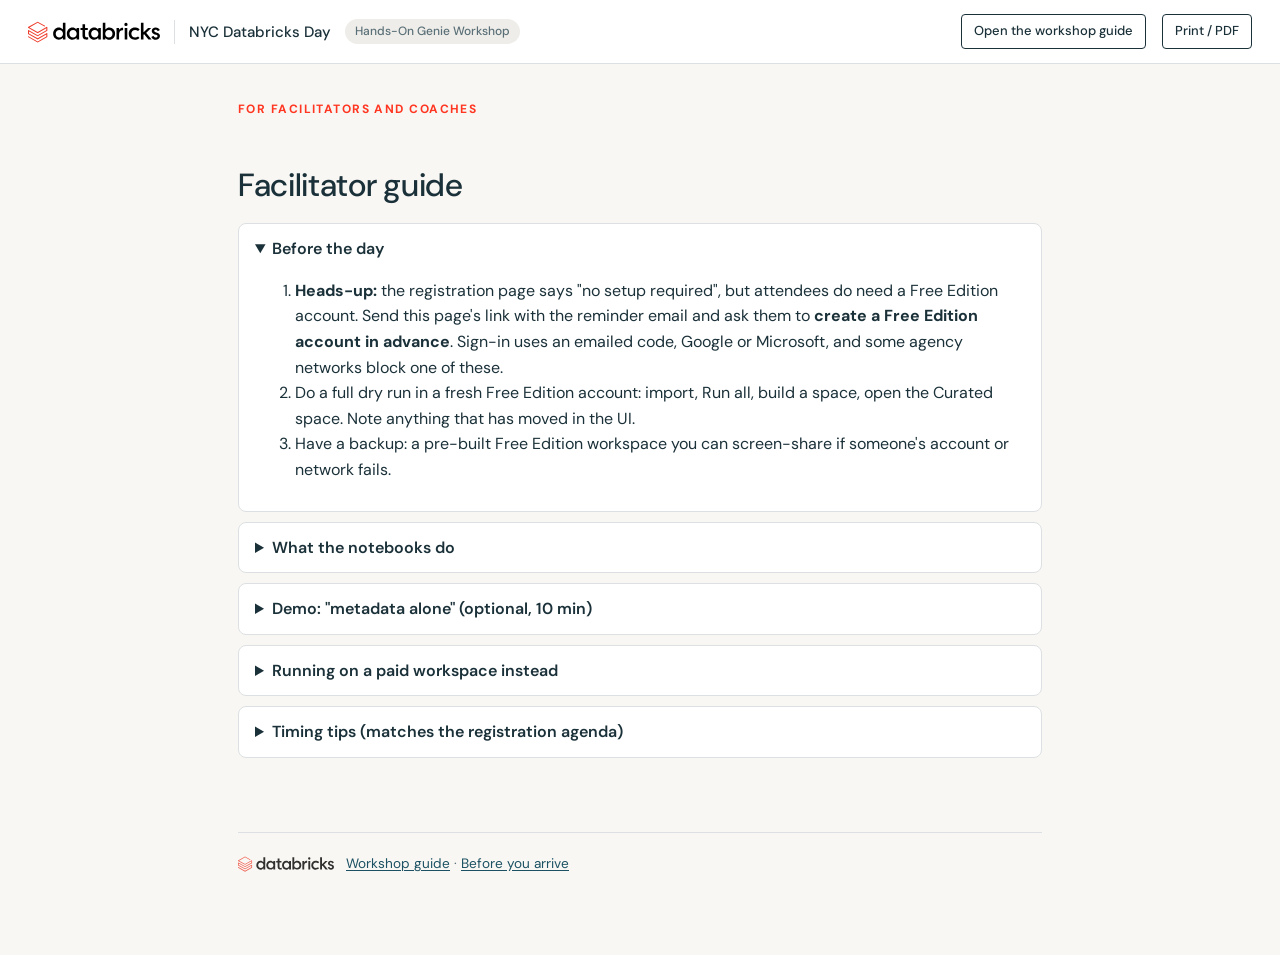
==== site/facilitator.html @ e1e3d075 "Round 1 / Round 2, raw-Genie result tags, setup and facilitator pages - Labs 3 and 4 renamed Round 1" ====
<!doctype html>
<html lang="en">
<head>
<meta charset="utf-8">
<meta name="viewport" content="width=device-width, initial-scale=1">
<title>Facilitator guide · NYC Genie Workshop</title>
<link rel="icon" href="databricks-logo.svg">
<link rel="preconnect" href="https://fonts.googleapis.com">
<link rel="preconnect" href="https://fonts.gstatic.com" crossorigin>
<link href="https://fonts.googleapis.com/css2?family=DM+Mono:wght@400;500&family=DM+Sans:opsz,wght@9..40,400;9..40,500;9..40,600;9..40,700&display=swap" rel="stylesheet">
<link rel="stylesheet" href="styles.css">
</head>
<body class="subpage">
<header class="topbar">
  <a class="brand" href="./" style="text-decoration:none"><img src="databricks-logo.svg" alt="Databricks"><span class="divider"></span><span class="title">NYC Databricks Day</span><span class="pill">Hands-On Genie Workshop</span></a>
  <div class="top-actions"><a class="btn ghost sm" href="./">Open the workshop guide</a><button class="btn ghost sm" type="button" onclick="window.print()">Print / PDF</button></div>
</header>
<main class="single">
<p class="eyebrow">For facilitators and coaches</p>
<section id="facilitator">
  <h2>Facilitator guide</h2>
  <details class="faq" open><summary>Before the day</summary>
  <ol>
    <li><strong>Heads-up:</strong> the registration page says "no setup required", but attendees do need a Free Edition account. Send this page's link with the reminder email and ask them to <strong>create a Free Edition account in advance</strong>. Sign-in uses an emailed code, Google or Microsoft, and some agency networks block one of these.</li>
    <li>Do a full dry run in a fresh Free Edition account: import, Run all, build a space, open the Curated space. Note anything that has moved in the UI.</li>
    <li>Have a backup: a pre-built Free Edition workspace you can screen-share if someone's account or network fails.</li>
  </ol></details>
  <details class="faq"><summary>What the notebooks do</summary><p>Attendees run <strong>one</strong> dataset notebook (<code>genie_nyc_aging</code>, <code>genie_nyc_transit</code>, <code>genie_nyc_water</code> or <code>genie_nyc_dohmh</code>). They're generated from the all-in-one
  <a href="genie_byoq_nyc_workshop.py" download><code>genie_byoq_nyc_workshop.py</code></a> by <code>build_domain_notebooks.py</code>; the all-in-one builds all four datasets for a facilitator demo workspace. Each notebook auto-detects the catalog (<code>current_catalog()</code>, usually <code>workspace</code>) and the SQL warehouse. It builds 4 schemas, 29 tables and 4 metric views,
  creates a Starter space for each of the four domains, and runs every answer-key query as a self-test. <strong>Notebook 2</strong> (<code>genie_byoq_nyc_curated_spaces</code>) creates the four Curated answer-key spaces in about a minute. It's generated from notebook 1's answer key by <code>build_curated_notebook.py</code>, so the two always match. Notebook 1 widgets: <code>genie_spaces</code> (starter / both / curated / none),
  <code>metadata_level</code> (basic / rich), <code>share_with_group</code> (paid workspaces only). Re-running is safe: same seeds, same numbers, and spaces are updated in place by title.</p></details>
  <details class="faq"><summary>Demo: "metadata alone" (optional, 10 min)</summary><p>On your own workspace after Round 1, re-run with
  <code>metadata_level = rich</code> and <code>genie_spaces = none</code>. This rewrites the UC comments with usage rules
  (e.g. "never SUM arrears across months"). Re-ask the traps in an uncurated space: most now pass with no Genie instructions at all.</p></details>
  <details class="faq"><summary>Running on a paid workspace instead</summary><p>The same notebook works on any Unity Catalog workspace. Set <code>catalog</code> and <code>warehouse_id</code>, and optionally <code>share_with_group</code> to grant attendees
  <code>USE / SELECT / CREATE TABLE</code> on the schemas and CAN RUN on the spaces.</p></details>
  <details class="faq"><summary>Timing tips (matches the registration agenda)</summary><p>Get every laptop through <a href="#setup">setup</a> during arrivals (8:30–9:00). The notebook needs 5–10 minutes, and the 10:00 break is the last safe moment to start it.
  The 60-minute hands-on lab covers Labs 1–2, Round 1, and the core of Round 2 (instructions + trusted asset). If a table falls behind, skip Lab 2 and go straight from building the space to Round 1.
  The open lab (11:30–12:15) is self-paced: deeper curation, metric views, benchmarks or BYOQ. Lab 7 is the 12:15 wrap-up talk track.</p></details>
</section>

<footer><img src="databricks-logo.svg" alt="Databricks"><span><a href="./">Workshop guide</a> · <a href="setup.html">Before you arrive</a></span></footer>
</main>
</body>
</html>
---- site/styles.css ----
/* Databricks brand tokens (from databricks.com): DM Sans / DM Mono, Lava, Navy, Oat. */
:root {
  --lava: #FF3621; --lava-500: #FF5F46; --lava-700: #BD2B26; --lava-100: #FFE8E5;
  --navy: #1B3139; --navy-900: #0B2026; --navy-700: #143D4A; --teal: #1B5162; --teal-300: #618794;
  --slate: #5A6F77; --slate-300: #90A5B1; --line: #DCE0E2; --line-2: #EEEDE9;
  --oat: #F9F7F4; --oat-2: #EEEDE9; --white: #fff; --green: #00A972;
  --aging: #00A972; --transit: #FF5F46; --water: #1B5162; --health: #FFAB00;
  --radius: 8px; --sidebar: 256px; --header: 64px;
  font-family: "DM Sans", system-ui, -apple-system, "Segoe UI", sans-serif;
}
* { box-sizing: border-box; }
html { scroll-behavior: smooth; scroll-padding-top: calc(var(--header) + 16px); }
body { margin: 0; color: var(--navy); background: var(--oat); line-height: 1.6; font-size: 16px; -webkit-font-smoothing: antialiased; }
a { color: var(--teal); text-underline-offset: 2px; }
a:hover { color: var(--lava); }
code, pre, .mono { font-family: "DM Mono", ui-monospace, Menlo, monospace; }
code { font-size: .86em; background: var(--oat-2); color: var(--navy); padding: .1em .4em; border-radius: 4px; }
.muted { color: var(--slate); } .small { font-size: .86em; }
strong { font-weight: 700; }

/* ---------- header ---------- */
.topbar { position: sticky; top: 0; z-index: 20; height: var(--header); display: flex; align-items: center; justify-content: space-between;
  padding: 0 28px; background: var(--white); border-bottom: 1px solid var(--line); }
.brand { display: flex; align-items: center; gap: 14px; font-weight: 500; color: var(--navy); }
.brand img { height: 22px; display: block; }
.brand .divider { width: 1px; height: 24px; background: var(--line); }
.brand .title { font-size: 15px; }
.brand .pill { font-size: 12px; font-weight: 500; color: var(--slate); background: var(--oat-2); border-radius: 999px; padding: 3px 10px; }
.progress-wrap { display: flex; align-items: center; gap: 10px; font-size: 13px; color: var(--slate); }
.progress { width: 160px; height: 6px; background: var(--oat-2); border-radius: 3px; overflow: hidden; }
#progress-bar { height: 100%; width: 0; background: var(--lava); transition: width .3s; }

/* ---------- hero band ---------- */
.hero { background: var(--navy); color: var(--white); padding: 64px 28px 56px; position: relative; overflow: hidden; }
.hero::after { content: ""; position: absolute; right: -120px; top: -120px; width: 420px; height: 420px; border-radius: 50%;
  background: radial-gradient(circle, rgba(255,54,33,.28), rgba(255,54,33,0) 70%); pointer-events: none; }
.hero-inner { max-width: 1180px; margin: 0 auto; position: relative; z-index: 1; }
.hero .eyebrow { color: var(--lava-500); }
.hero h1 { color: var(--white); font-size: 3rem; font-weight: 500; line-height: 1.1; letter-spacing: -.02em; margin: .25em 0 .4em; max-width: 820px; }
.hero .lead { color: #C9D3D7; font-size: 1.15rem; max-width: 760px; }
.hero .lead strong { color: var(--white); }
.hero .cards .card { background: var(--navy-700); border-color: #2A4B57; color: var(--white); }
.hero .cards .card h3 { color: var(--white); }
.hero .cards .card p { color: #B5C3C9; }
.hero .callout.info { background: rgba(255,255,255,.06); border-color: #2A4B57; color: #DCE4E7; }
.hero .callout.info strong { color: var(--white); }
.hero-ctas { display: flex; gap: 12px; margin: 26px 0 8px; flex-wrap: wrap; }

/* ---------- layout ---------- */
.layout { display: flex; max-width: 1240px; margin: 0 auto; }
.sidebar { position: sticky; top: var(--header); height: calc(100vh - var(--header)); width: var(--sidebar); flex: none; overflow-y: auto; padding: 28px 12px 28px 24px; }
.sidebar .nav-label { font-size: 11px; font-weight: 700; letter-spacing: .1em; text-transform: uppercase; color: var(--slate-300); margin: 0 0 10px 8px; }
.sidebar a { display: flex; align-items: center; gap: 10px; padding: 7px 10px; color: var(--slate); text-decoration: none; font-size: 14.5px;
  border-radius: 6px; border-left: 2px solid transparent; }
.sidebar a:hover { background: var(--oat-2); color: var(--navy); }
.sidebar a.active { color: var(--navy); font-weight: 600; background: var(--white); border-left-color: var(--lava); }
.sidebar .stop { width: 22px; display: inline-flex; justify-content: center; flex: none; }
.sidebar .stop::before { content: ""; width: 6px; height: 6px; border-radius: 50%; background: var(--slate-300); }
.sidebar a.active .stop::before { background: var(--lava); }
main { flex: 1; min-width: 0; max-width: 940px; padding: 12px 40px 96px; }
section { padding: 40px 0 16px; border-bottom: 1px solid var(--line); }
section:last-of-type { border-bottom: none; }
h1, h2, h3, h4 { color: var(--navy); font-weight: 500; letter-spacing: -.01em; }
h2 { font-size: 2rem; line-height: 1.2; display: flex; align-items: center; gap: 14px; margin: .2em 0 .6em; }
h3 { font-size: 1.2rem; margin: 1.8em 0 .5em; font-weight: 600; }
h4 { margin: 0 0 .5em; font-weight: 600; }
.eyebrow { text-transform: uppercase; letter-spacing: .12em; font-size: 12px; font-weight: 700; color: var(--lava); margin: 0; }
.lead { font-size: 1.1rem; color: var(--slate); }
.goal { background: var(--white); border: 1px solid var(--line); border-left: 4px solid var(--lava); padding: 12px 16px; border-radius: var(--radius); }
.time { float: right; color: var(--slate); font-size: 13px; font-weight: 500; background: var(--oat-2); padding: 1px 10px; border-radius: 999px; }

/* lab number badges (all labs share one on-brand style) */
.bullet { display: inline-flex; align-items: center; justify-content: center; width: 40px; height: 40px; border-radius: 8px;
  background: var(--navy); color: var(--white); font-weight: 600; font-size: 18px; flex: none; vertical-align: middle; }
.lab h2 .bullet { background: var(--lava); }
.bullet.sm { width: 22px; height: 22px; font-size: 12px; border-radius: 5px; }
.sidebar .bullet.sm { background: var(--oat-2); color: var(--navy); }
.sidebar a.active .bullet.sm { background: var(--lava); color: var(--white); }

/* ---------- buttons ---------- */
.btn { display: inline-flex; align-items: center; gap: 8px; font: inherit; font-weight: 500; font-size: 15px; padding: 10px 20px; border-radius: 4px;
  border: 1px solid var(--lava); background: var(--lava); color: var(--white); cursor: pointer; text-decoration: none; }
.btn:hover { background: var(--lava-700); border-color: var(--lava-700); color: var(--white); }
.btn.ghost { background: transparent; color: var(--navy); border-color: var(--navy); }
.btn.ghost:hover { background: var(--navy); color: var(--white); }
.hero .btn.ghost { color: var(--white); border-color: #8FA4AC; }
.hero .btn.ghost:hover { background: var(--white); color: var(--navy); }

/* ---------- cards ---------- */
.cards { display: grid; gap: 16px; margin: 20px 0; }
.cards.three { grid-template-columns: repeat(3, 1fr); } .cards.two { grid-template-columns: repeat(2, 1fr); }
.card { background: var(--white); border: 1px solid var(--line); border-radius: var(--radius); padding: 20px 22px; }
.card h3 { margin: 0 0 .4em; font-size: 1.08rem; font-weight: 600; }
.card p, .card ul { margin: 0; color: var(--slate); font-size: .95em; }
.card ul { padding-left: 1.1em; } .card li { margin: .3em 0; }
.card.domain { border-top: 4px solid; }
.card.aging { border-top-color: var(--aging); } .card.transit { border-top-color: var(--transit); } .card.water { border-top-color: var(--teal-300); }

/* ---------- callouts ---------- */
.callout { padding: 14px 18px; border-radius: var(--radius); margin: 18px 0; font-size: .95em; border: 1px solid; }
.callout.info { background: #EEF3F5; border-color: #CDDAE5; }
.callout.tip { background: var(--lava-100); border-color: #FFC7BF; }

/* ---------- tables ---------- */
table { width: 100%; border-collapse: separate; border-spacing: 0; background: var(--white); border: 1px solid var(--line); border-radius: var(--radius); overflow: hidden; font-size: .93em; margin: 12px 0; }
th, td { text-align: left; padding: 11px 14px; border-bottom: 1px solid var(--line); vertical-align: top; }
th { background: var(--oat); font-weight: 600; font-size: 12px; text-transform: uppercase; letter-spacing: .06em; color: var(--slate); }
tr:last-child td { border-bottom: none; }
table.agenda td:first-child { font-family: "DM Mono", monospace; color: var(--slate); width: 72px; font-size: .9em; }
table.agenda td:nth-child(2) { white-space: nowrap; font-weight: 600; }
table.agenda .bullet.sm { margin-right: 6px; }
.trap { display: inline-block; margin-top: 4px; background: var(--lava-100); color: var(--lava-700); border-radius: 4px; padding: 0 7px; font-size: .88em; font-weight: 500; }
.trap::before { content: "⚠ "; }
.schema { color: var(--slate); }

/* ---------- tabs ---------- */
.tabs { margin: 16px 0; }
.tab-buttons { display: flex; gap: 4px; border-bottom: 1px solid var(--line); }
.tab-buttons button { border: none; background: none; padding: 10px 16px; font: inherit; font-weight: 500; color: var(--slate); cursor: pointer;
  border-bottom: 2px solid transparent; margin-bottom: -1px; }
.tab-buttons button:hover { color: var(--navy); }
.tab-buttons button.active { color: var(--navy); border-bottom-color: var(--lava); }
.tab-panel { display: none; padding-top: 8px; } .tab-panel.active { display: block; }

/* ---------- steps + checklists ---------- */
.steps { padding-left: 0; list-style: none; counter-reset: step; }
.steps li { counter-increment: step; position: relative; padding: 10px 14px 10px 50px; margin: 8px 0; background: var(--white); border: 1px solid var(--line); border-radius: var(--radius); }
.steps li::before { content: counter(step); position: absolute; left: 14px; top: 11px; width: 24px; height: 24px; border-radius: 50%;
  background: var(--oat-2); color: var(--navy); font-size: 12px; font-weight: 700; display: flex; align-items: center; justify-content: center; }
.steps li:has(input:checked)::before { background: var(--green); color: var(--white); content: "✓"; }
.steps label, .checklist label { display: block; position: relative; padding-left: 26px; cursor: pointer; }
.steps input, .checklist input { position: absolute; left: 0; top: 5px; margin: 0; accent-color: var(--lava); width: 15px; height: 15px; }
.checklist label { padding: 10px 14px 10px 40px; background: var(--white); border: 1px solid var(--line); border-radius: var(--radius); margin: 8px 0; }
.checklist input { left: 14px; top: 14px; }
label:has(input:checked), label:has(input:checked) strong { color: var(--slate-300); }

/* ---------- questions ---------- */
.qgrid { display: grid; grid-template-columns: repeat(3, 1fr); gap: 16px; }
.qcol { background: var(--white); border: 1px solid var(--line); border-top: 4px solid; border-radius: var(--radius); padding: 16px; }
.qcol.aging { border-top-color: var(--aging); } .qcol.transit { border-top-color: var(--transit); } .qcol.water { border-top-color: var(--teal-300); }
.q { position: relative; margin: 8px 0; padding: 9px 60px 9px 12px; background: var(--oat); border: 1px solid var(--line-2); border-radius: 6px; font-size: .93em; }
.q .copy { position: absolute; right: 6px; top: 6px; }
.trapcard { background: var(--white); border: 1px solid var(--line); border-left: 4px solid; border-radius: var(--radius); padding: 8px 18px 12px; margin: 14px 0; }
.trapcard .q { font-weight: 600; background: var(--oat); }
.trapcard.mech { border-left-color: var(--teal); } .trapcard.def { border-left-color: var(--lava); }
.kind { display: inline-block; font-size: 11px; font-weight: 700; text-transform: uppercase; letter-spacing: .08em; padding: 2px 8px; border-radius: 4px; vertical-align: 1px; }
.kind.mech { background: #E3EDF0; color: var(--teal); } .kind.def { background: var(--lava-100); color: var(--lava-700); }
details summary { cursor: pointer; font-weight: 600; color: var(--teal); }
details summary:hover { color: var(--lava); }
details[open] summary { margin-bottom: 6px; }
[data-ans] { font-variant-numeric: tabular-nums; }

/* ---------- code ---------- */
.codeblock { position: relative; margin: 8px 0 14px; }
.codeblock pre { margin: 0; background: var(--navy-900); color: #E4ECEF; padding: 16px 18px; padding-right: 72px; border-radius: var(--radius); overflow-x: auto;
  line-height: 1.55; font-size: 13px; white-space: pre-wrap; word-break: break-word; }
.copy { font-family: "DM Sans", sans-serif; border: 1px solid var(--line); background: var(--white); color: var(--slate); font-size: 12px; font-weight: 500;
  border-radius: 4px; padding: 3px 10px; cursor: pointer; }
.copy:hover { border-color: var(--navy); color: var(--navy); }
.codeblock .copy { position: absolute; top: 10px; right: 10px; background: var(--navy-700); border-color: #2A4B57; color: #C9D3D7; }
.codeblock .copy:hover { background: var(--lava); border-color: var(--lava); color: var(--white); }
.copy.done, .codeblock .copy.done { background: var(--green); color: var(--white); border-color: var(--green); }
.curate-item { background: var(--white); border: 1px solid var(--line); border-radius: var(--radius); padding: 12px 16px; margin: 12px 0; }
.curate-item .label { font-size: 11px; text-transform: uppercase; letter-spacing: .1em; color: var(--slate); font-weight: 700; }
.curate-item .title { font-weight: 600; margin: 2px 0 6px; }
.kv { display: grid; grid-template-columns: 110px 1fr; gap: 4px 10px; font-size: .9em; margin-bottom: 6px; }
.kv div:nth-child(odd) { color: var(--slate); }

/* ---------- scorecard ---------- */
.worksheet h4 { margin-top: 1.6em; }
table.score td.cell { text-align: center; cursor: pointer; width: 150px; user-select: none; font-size: 1.1em; }
table.score td.cell:hover { background: var(--oat); }

/* ---------- byoq ---------- */
.byoq-card { background: var(--white); border: 1px solid var(--line); border-top: 4px solid var(--lava); border-radius: var(--radius); padding: 14px 18px; margin: 14px 0; }
.byoq-card .row { display: grid; grid-template-columns: 1fr 1fr; gap: 12px; }
.byoq-card label { display: block; font-size: 11px; font-weight: 700; color: var(--slate); text-transform: uppercase; letter-spacing: .08em; margin: 8px 0 4px; }
.byoq-card input, .byoq-card textarea, .byoq-card select { width: 100%; font: inherit; font-size: .93em; padding: 8px 10px; border: 1px solid var(--line); border-radius: 4px; background: var(--white); color: var(--navy); }
.byoq-card input:focus, .byoq-card textarea:focus, .byoq-card select:focus { outline: 2px solid var(--lava-100); border-color: var(--lava); }
.byoq-card textarea { min-height: 56px; resize: vertical; }
.byoq-card .head { display: flex; justify-content: space-between; align-items: center; }
.byoq-card .rm { border: none; background: none; color: var(--slate); cursor: pointer; font: inherit; font-size: .88em; }
.byoq-card .rm:hover { color: var(--lava); }
.btnrow { display: flex; gap: 10px; margin: 12px 0 22px; }

.faq { background: var(--white); border: 1px solid var(--line); border-radius: var(--radius); padding: 12px 16px; margin: 10px 0; }
.faq summary { color: var(--navy); }
.cfg-missing { color: var(--slate-300); font-style: italic; text-decoration: none; pointer-events: none; }
footer { margin-top: 48px; padding-top: 20px; border-top: 1px solid var(--line); color: var(--slate); font-size: .85em; display: flex; align-items: center; gap: 12px; }
footer img { height: 16px; opacity: .8; }

@media (max-width: 1000px) {
  .sidebar { display: none; } main { padding: 8px 20px 64px; }
  .hero { padding: 44px 20px 40px; } .hero h1 { font-size: 2.2rem; }
  .cards.three, .cards.two, .qgrid { grid-template-columns: 1fr; }
  .byoq-card .row { grid-template-columns: 1fr; }
  .brand .pill, .progress-wrap .progress { display: none; }
}
@media print {
  .topbar, .sidebar, .copy, .btnrow, .hero-ctas { display: none !important; }
  .hero { background: none; color: var(--navy); padding: 0; } .hero h1, .hero .lead, .hero .card h3, .hero .card p { color: var(--navy) !important; }
  .hero .cards .card { background: #fff; }
  .tab-panel { display: block !important; } .tab-buttons { display: none; }
  main { max-width: none; padding: 0; } section { break-inside: avoid-page; }
}
.hero .cards .card.aging { border-top-color: var(--aging); } .hero .cards .card.transit { border-top-color: var(--transit); }
.hero .cards .card.water { border-top-color: var(--teal-300); }

/* setup + build helpers */
.catalog-box { background: var(--white); border: 1px solid var(--line); border-left: 4px solid var(--lava); border-radius: var(--radius); padding: 14px 18px; margin: 16px 0; }
.catalog-box label { display: block; font-size: 11px; font-weight: 700; color: var(--slate); text-transform: uppercase; letter-spacing: .08em; margin-bottom: 6px; }
.catalog-row { display: flex; gap: 10px; }
.catalog-row input { flex: 1; max-width: 320px; font-family: "DM Mono", monospace; font-size: 15px; padding: 8px 10px; border: 1px solid var(--line); border-radius: 4px; color: var(--navy); }
.catalog-row input:focus { outline: 2px solid var(--lava-100); border-color: var(--lava); }
.catalog-row .btn { padding: 7px 16px; }
.chips code { display: inline-block; margin: 0 4px 6px 0; background: var(--white); border: 1px solid var(--line); padding: 3px 9px; }
#nb-url { word-break: break-all; }

.phase { margin: 28px 0 0; padding: 8px 12px; background: var(--navy); color: #C9D3D7; border-radius: 6px; font-size: 13px; }
.phase span { color: var(--white); font-weight: 700; text-transform: uppercase; letter-spacing: .08em; font-size: 11px; margin-right: 6px; }
.agenda tr.lab-row td { background: #FFF6F4; }
.agenda .slot { font-family: "DM Mono", monospace; color: var(--slate); white-space: nowrap; }
.when { display: inline-block; font-size: 12px; font-weight: 600; color: var(--lava-700); background: var(--lava-100); border-radius: 999px; padding: 1px 10px; margin-left: 6px; vertical-align: middle; }
table.agenda td.slot { width: 128px; font-size: .88em; }
table.agenda td:nth-child(2) { white-space: normal; width: 34%; }

/* BYOQ export */
.byoq-meta { display: grid; grid-template-columns: repeat(3, 1fr); gap: 12px; background: var(--white); border: 1px solid var(--line); border-radius: var(--radius); padding: 12px 18px 16px; margin: 14px 0; }
.byoq-meta label { display: block; font-size: 11px; font-weight: 700; color: var(--slate); text-transform: uppercase; letter-spacing: .08em; margin: 4px 0 4px; }
.byoq-meta input { width: 100%; font: inherit; font-size: .93em; padding: 8px 10px; border: 1px solid var(--line); border-radius: 4px; color: var(--navy); }
.byoq-meta input:focus { outline: 2px solid var(--lava-100); border-color: var(--lava); }
.export-box { display: flex; justify-content: space-between; align-items: center; gap: 16px; flex-wrap: wrap; background: var(--navy); color: var(--white);
  border-radius: var(--radius); padding: 16px 20px; margin: 8px 0 10px; }
.export-box p { margin: 2px 0 0; color: #B5C3C9; }
.export-btns { display: flex; gap: 10px; flex-wrap: wrap; }
.export-box .btn.ghost { color: var(--white); border-color: #8FA4AC; }
.export-box .btn.ghost:hover { background: var(--white); color: var(--navy); }
@media (max-width: 1000px) { .byoq-meta { grid-template-columns: 1fr; } }

/* 4th domain (DOHMH) */
.cards.four { grid-template-columns: repeat(4, 1fr); }
.card.health, .hero .cards .card.health { border-top-color: var(--health); }
.qcol.health { border-top-color: var(--health); }
.qgrid { grid-template-columns: repeat(2, 1fr); }
@media (max-width: 1000px) { .cards.four { grid-template-columns: 1fr; } .qgrid { grid-template-columns: 1fr; } }

/* top actions, dataset picker, feedback */
.top-actions { display: flex; align-items: center; gap: 16px; }
.btn.sm { padding: 6px 12px; font-size: 13px; }
.domain-picker { display: grid; grid-template-columns: repeat(4, 1fr); gap: 10px; margin: 12px 0 8px; }
.domain-picker button { text-align: left; font: inherit; background: var(--white); border: 1px solid var(--line); border-radius: var(--radius);
  padding: 10px 12px; cursor: pointer; color: var(--navy); }
.domain-picker button strong { display: block; font-size: 14px; }
.domain-picker button span { display: block; font-size: 12px; color: var(--slate); margin-top: 2px; }
.domain-picker button:hover { border-color: var(--navy); }
.domain-picker button.active { border: 2px solid var(--lava); background: var(--lava-100); padding: 9px 11px; }
.nb-download { margin: 6px 0; } .nb-download .btn { padding: 8px 16px; }
.feedback-box { display: flex; gap: 28px; align-items: center; background: var(--white); border: 1px solid var(--line); border-top: 4px solid var(--lava);
  border-radius: var(--radius); padding: 20px 24px; }
.feedback-box .lead { margin-top: 0; }
.qr { margin: 0; text-align: center; flex: none; }
.qr img { display: block; width: 200px; height: 200px; }
.qr figcaption { font-size: 12px; color: var(--slate); margin-top: 4px; }
@media (max-width: 1000px) { .domain-picker { grid-template-columns: 1fr 1fr; } .feedback-box { flex-direction: column; } }
@media print {
  .top-actions, .domain-picker, .nb-download, .byoq-card .rm, #byoq-add, .export-box .export-btns { display: none !important; }
  .feedback-box { break-inside: avoid; }
  a[href^="http"]:not(.btn)::after { content: " (" attr(href) ")"; font-size: .8em; color: var(--slate); }
}

/* Round 1 tags */
.q[data-qid]::before { content: attr(data-qid); display: inline-block; min-width: 28px; margin-right: 8px; padding: 0 6px; border-radius: 4px;
  background: var(--navy); color: var(--white); font-size: 11px; font-weight: 700; text-align: center; letter-spacing: .04em; vertical-align: 1px; }
.qid-chip { display: inline-block; min-width: 28px; padding: 0 6px; border-radius: 4px; background: var(--navy); color: var(--white); font-size: 11px; font-weight: 700; text-align: center; }
.raw { margin: 6px 0 8px; font-size: .92em; }
.raw span, .raw-chip { display: inline-block; font-size: 11px; font-weight: 700; text-transform: uppercase; letter-spacing: .06em; padding: 2px 8px; border-radius: 4px; margin-right: 6px; }
.raw.ok span, .raw-chip.ok { background: #E1F5EC; color: #007A52; }
.raw.bad span, .raw-chip.bad { background: var(--lava-100); color: var(--lava-700); }
.legend { display: flex; flex-wrap: wrap; gap: 8px 22px; background: var(--white); border: 1px solid var(--line); border-radius: var(--radius); padding: 10px 14px; font-size: .9em; color: var(--slate); }

/* sub-pages (setup, facilitator) */
.subpage main.single { max-width: 860px; margin: 0 auto; padding: 36px 28px 80px; }
.subpage .steps li { padding-left: 54px; }
.big-steps { list-style: none; padding: 0; counter-reset: bs; }
.big-steps li { counter-increment: bs; position: relative; background: var(--white); border: 1px solid var(--line); border-radius: var(--radius); padding: 14px 18px 14px 64px; margin: 10px 0; }
.big-steps li::before { content: counter(bs, decimal-leading-zero); position: absolute; left: 18px; top: 14px; font-family: "DM Mono", monospace; font-weight: 500; color: var(--lava); font-size: 18px; }
.big-steps li > strong:first-child { display: block; margin-bottom: 2px; }
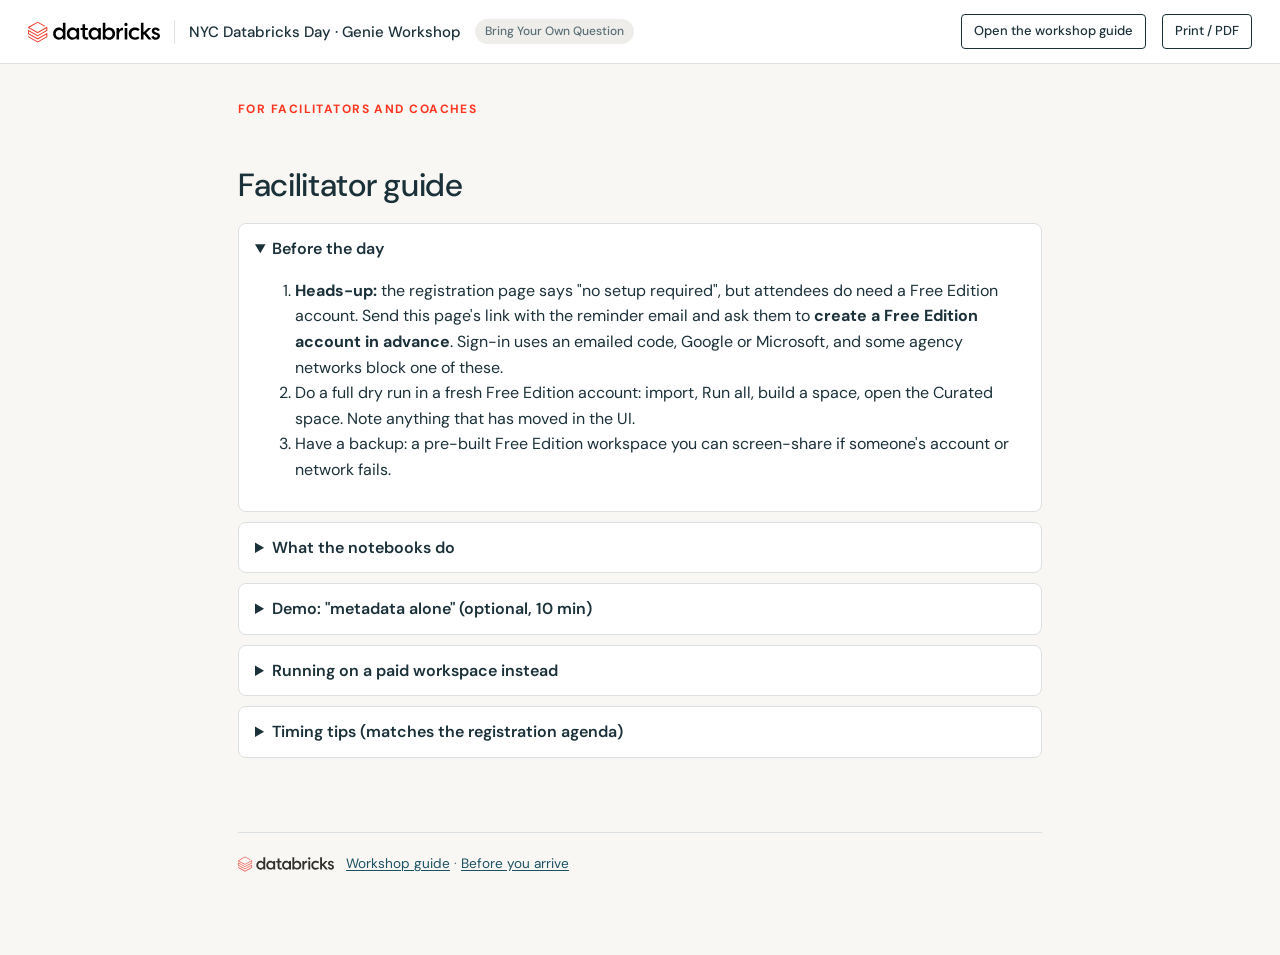
==== commit f0419d8a: "Put Bring Your Own Question at the center of the workshop - Header, title and intro name the BYOQ fo" ====
--- a/site/facilitator.html
+++ b/site/facilitator.html
@@ -12,7 +12,7 @@
 </head>
 <body class="subpage">
 <header class="topbar">
-  <a class="brand" href="./" style="text-decoration:none"><img src="databricks-logo.svg" alt="Databricks"><span class="divider"></span><span class="title">NYC Databricks Day</span><span class="pill">Hands-On Genie Workshop</span></a>
+  <a class="brand" href="./" style="text-decoration:none"><img src="databricks-logo.svg" alt="Databricks"><span class="divider"></span><span class="title">NYC Databricks Day · Genie Workshop</span><span class="pill">Bring Your Own Question</span></a>
   <div class="top-actions"><a class="btn ghost sm" href="./">Open the workshop guide</a><button class="btn ghost sm" type="button" onclick="window.print()">Print / PDF</button></div>
 </header>
 <main class="single">
@@ -34,7 +34,7 @@
   (e.g. "never SUM arrears across months"). Re-ask the traps in an uncurated space: most now pass with no Genie instructions at all.</p></details>
   <details class="faq"><summary>Running on a paid workspace instead</summary><p>The same notebook works on any Unity Catalog workspace. Set <code>catalog</code> and <code>warehouse_id</code>, and optionally <code>share_with_group</code> to grant attendees
   <code>USE / SELECT / CREATE TABLE</code> on the schemas and CAN RUN on the spaces.</p></details>
-  <details class="faq"><summary>Timing tips (matches the registration agenda)</summary><p>Get every laptop through <a href="#setup">setup</a> during arrivals (8:30–9:00). The notebook needs 5–10 minutes, and the 10:00 break is the last safe moment to start it.
+  <details class="faq"><summary>Timing tips (matches the registration agenda)</summary><p>Get every laptop through <a href="./#setup">setup</a> during arrivals (8:30–9:00), and have people write their 2–3 questions in <a href="./#my-questions">Your questions</a> while their notebook runs. That list is what makes it a BYOQ workshop: Round 1 and Round 2 each come back to it. The notebook needs 5–10 minutes, and the 10:00 break is the last safe moment to start it.
   The 60-minute hands-on lab covers Labs 1–2, Round 1, and the core of Round 2 (instructions + trusted asset). If a table falls behind, skip Lab 2 and go straight from building the space to Round 1.
   The open lab (11:30–12:15) is self-paced: deeper curation, metric views, benchmarks or BYOQ. Lab 7 is the 12:15 wrap-up talk track.</p></details>
 </section>
--- a/site/styles.css
+++ b/site/styles.css
@@ -285,3 +285,8 @@
 .big-steps li { counter-increment: bs; position: relative; background: var(--white); border: 1px solid var(--line); border-radius: var(--radius); padding: 14px 18px 14px 64px; margin: 10px 0; }
 .big-steps li::before { content: counter(bs, decimal-leading-zero); position: absolute; left: 18px; top: 14px; font-family: "DM Mono", monospace; font-weight: 500; color: var(--lava); font-size: 18px; }
 .big-steps li > strong:first-child { display: block; margin-bottom: 2px; }
+
+/* BYOQ threads */
+.qid-chip.own { background: var(--lava); }
+.your-turn { background: var(--white); border: 1px solid var(--line); border-left: 4px solid var(--lava); border-radius: var(--radius); padding: 4px 18px 8px; margin: 22px 0; }
+.your-turn h3 { margin-top: 14px; }
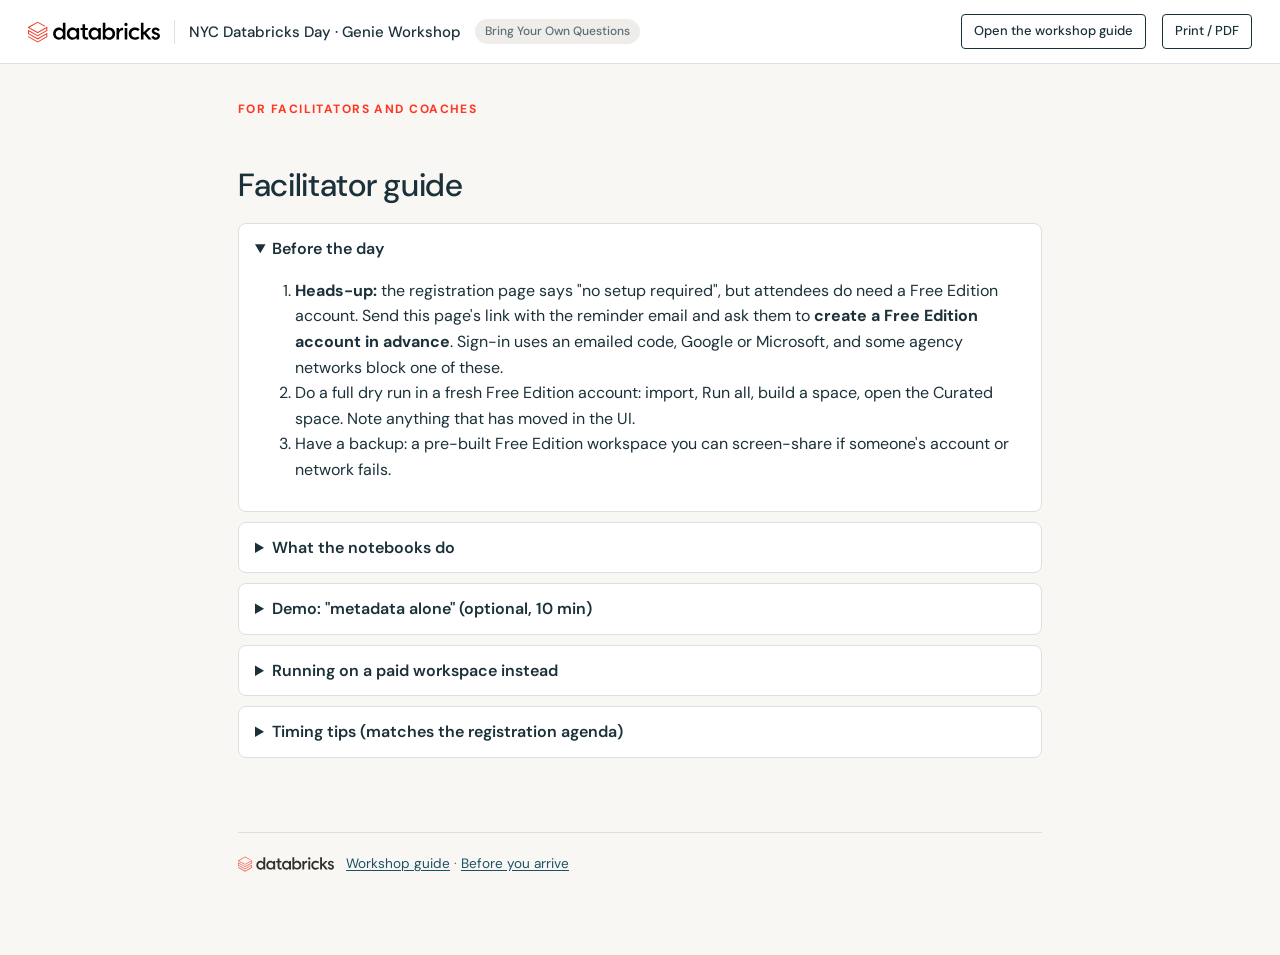
==== commit c9305a7a: "Bring Your Own Questions (plural) Co-authored-by: Isaac <no-reply@databricks.com>" ====
--- a/site/facilitator.html
+++ b/site/facilitator.html
@@ -12,7 +12,7 @@
 </head>
 <body class="subpage">
 <header class="topbar">
-  <a class="brand" href="./" style="text-decoration:none"><img src="databricks-logo.svg" alt="Databricks"><span class="divider"></span><span class="title">NYC Databricks Day · Genie Workshop</span><span class="pill">Bring Your Own Question</span></a>
+  <a class="brand" href="./" style="text-decoration:none"><img src="databricks-logo.svg" alt="Databricks"><span class="divider"></span><span class="title">NYC Databricks Day · Genie Workshop</span><span class="pill">Bring Your Own Questions</span></a>
   <div class="top-actions"><a class="btn ghost sm" href="./">Open the workshop guide</a><button class="btn ghost sm" type="button" onclick="window.print()">Print / PDF</button></div>
 </header>
 <main class="single">
